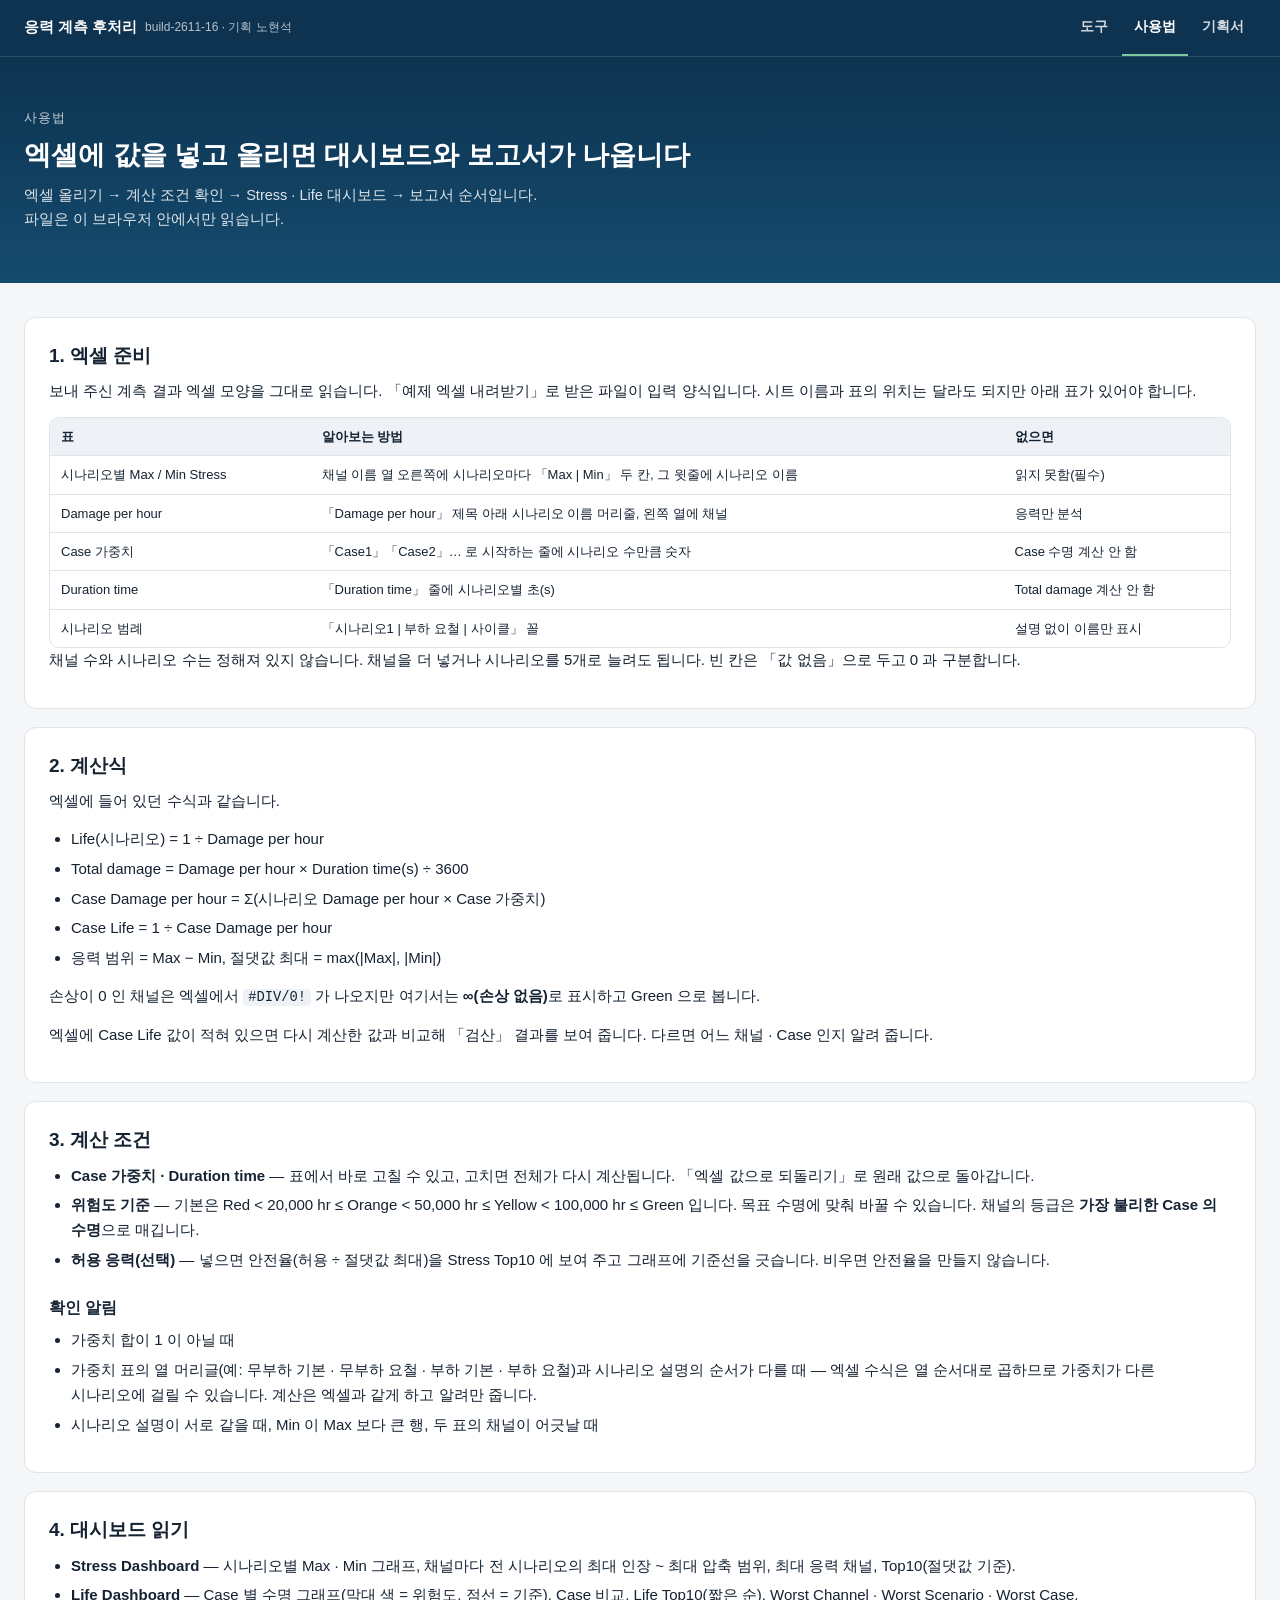
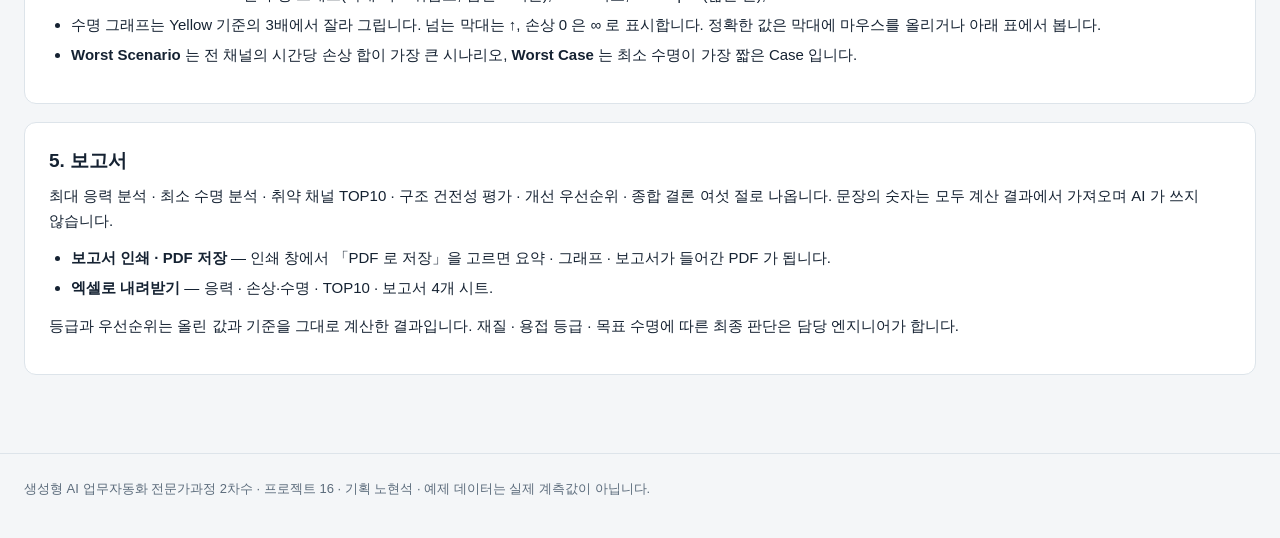
==== guide.html @ f2fee34b "v1.0: 응력 계측 결과 후처리 대시보드 첫 판 Co-Authored-By: Claude Fable 5.2 <noreply@anthropic.com>" ====
<!DOCTYPE html>
<html lang="ko">
<head>
<meta charset="UTF-8">
<meta name="viewport" content="width=device-width, initial-scale=1.0">
<title>사용법 — 응력 계측 결과 후처리 대시보드</title>
<link rel="icon" href="favicon.svg" type="image/svg+xml">
<link rel="stylesheet" href="css/style.css">
<link rel="stylesheet" href="css/app.css">
</head>
<body>
<nav class="topnav" aria-label="주요 메뉴">
  <div class="topnav-inner">
    <a class="topnav-brand" href="index.html">응력 계측 후처리 <small>build-2611-16 · 기획 노현석</small></a>
    <ul class="topnav-links">
      <li><a href="index.html">도구</a></li>
      <li><a href="guide.html" class="active" aria-current="page">사용법</a></li>
      <li><a href="plan.html">기획서</a></li>
    </ul>
  </div>
</nav>
<header class="hero"><div class="wrap">
  <div class="eyebrow">사용법</div>
  <h1>엑셀에 값을 넣고 올리면 대시보드와 보고서가 나옵니다</h1>
  <p>엑셀 올리기 → 계산 조건 확인 → Stress · Life 대시보드 → 보고서 순서입니다. 파일은 이 브라우저 안에서만 읽습니다.</p>
</div></header>
<main><div class="wrap doc">

<div class="card">
  <h2 style="margin-top:0">1. 엑셀 준비</h2>
  <p>보내 주신 계측 결과 엑셀 모양을 그대로 읽습니다. 「예제 엑셀 내려받기」로 받은 파일이 입력 양식입니다. 시트 이름과 표의 위치는 달라도 되지만 아래 표가 있어야 합니다.</p>
  <div class="tablewrap"><table>
    <thead><tr><th>표</th><th>알아보는 방법</th><th>없으면</th></tr></thead>
    <tbody>
      <tr><td>시나리오별 Max / Min Stress</td><td>채널 이름 열 오른쪽에 시나리오마다 「Max | Min」 두 칸, 그 윗줄에 시나리오 이름</td><td>읽지 못함(필수)</td></tr>
      <tr><td>Damage per hour</td><td>「Damage per hour」 제목 아래 시나리오 이름 머리줄, 왼쪽 열에 채널</td><td>응력만 분석</td></tr>
      <tr><td>Case 가중치</td><td>「Case1」「Case2」… 로 시작하는 줄에 시나리오 수만큼 숫자</td><td>Case 수명 계산 안 함</td></tr>
      <tr><td>Duration time</td><td>「Duration time」 줄에 시나리오별 초(s)</td><td>Total damage 계산 안 함</td></tr>
      <tr><td>시나리오 범례</td><td>「시나리오1 | 부하 요철 | 사이클」 꼴</td><td>설명 없이 이름만 표시</td></tr>
    </tbody></table></div>
  <p>채널 수와 시나리오 수는 정해져 있지 않습니다. 채널을 더 넣거나 시나리오를 5개로 늘려도 됩니다. 빈 칸은 「값 없음」으로 두고 0 과 구분합니다.</p>
</div>

<div class="card">
  <h2 style="margin-top:0">2. 계산식</h2>
  <p>엑셀에 들어 있던 수식과 같습니다.</p>
  <ul>
    <li>Life(시나리오) = 1 ÷ Damage per hour</li>
    <li>Total damage = Damage per hour × Duration time(s) ÷ 3600</li>
    <li>Case Damage per hour = Σ(시나리오 Damage per hour × Case 가중치)</li>
    <li>Case Life = 1 ÷ Case Damage per hour</li>
    <li>응력 범위 = Max − Min, 절댓값 최대 = max(|Max|, |Min|)</li>
  </ul>
  <p>손상이 0 인 채널은 엑셀에서 <code>#DIV/0!</code> 가 나오지만 여기서는 <b>∞(손상 없음)</b>로 표시하고 Green 으로 봅니다.</p>
  <p>엑셀에 Case Life 값이 적혀 있으면 다시 계산한 값과 비교해 「검산」 결과를 보여 줍니다. 다르면 어느 채널 · Case 인지 알려 줍니다.</p>
</div>

<div class="card">
  <h2 style="margin-top:0">3. 계산 조건</h2>
  <ul>
    <li><b>Case 가중치 · Duration time</b> — 표에서 바로 고칠 수 있고, 고치면 전체가 다시 계산됩니다. 「엑셀 값으로 되돌리기」로 원래 값으로 돌아갑니다.</li>
    <li><b>위험도 기준</b> — 기본은 Red &lt; 20,000 hr ≤ Orange &lt; 50,000 hr ≤ Yellow &lt; 100,000 hr ≤ Green 입니다. 목표 수명에 맞춰 바꿀 수 있습니다. 채널의 등급은 <b>가장 불리한 Case 의 수명</b>으로 매깁니다.</li>
    <li><b>허용 응력(선택)</b> — 넣으면 안전율(허용 ÷ 절댓값 최대)을 Stress Top10 에 보여 주고 그래프에 기준선을 긋습니다. 비우면 안전율을 만들지 않습니다.</li>
  </ul>
  <h3>확인 알림</h3>
  <ul>
    <li>가중치 합이 1 이 아닐 때</li>
    <li>가중치 표의 열 머리글(예: 무부하 기본 · 무부하 요철 · 부하 기본 · 부하 요철)과 시나리오 설명의 순서가 다를 때 — 엑셀 수식은 열 순서대로 곱하므로 가중치가 다른 시나리오에 걸릴 수 있습니다. 계산은 엑셀과 같게 하고 알려만 줍니다.</li>
    <li>시나리오 설명이 서로 같을 때, Min 이 Max 보다 큰 행, 두 표의 채널이 어긋날 때</li>
  </ul>
</div>

<div class="card">
  <h2 style="margin-top:0">4. 대시보드 읽기</h2>
  <ul>
    <li><b>Stress Dashboard</b> — 시나리오별 Max · Min 그래프, 채널마다 전 시나리오의 최대 인장 ~ 최대 압축 범위, 최대 응력 채널, Top10(절댓값 기준).</li>
    <li><b>Life Dashboard</b> — Case 별 수명 그래프(막대 색 = 위험도, 점선 = 기준), Case 비교, Life Top10(짧은 순), Worst Channel · Worst Scenario · Worst Case.</li>
    <li>수명 그래프는 Yellow 기준의 3배에서 잘라 그립니다. 넘는 막대는 ↑, 손상 0 은 ∞ 로 표시합니다. 정확한 값은 막대에 마우스를 올리거나 아래 표에서 봅니다.</li>
    <li><b>Worst Scenario</b> 는 전 채널의 시간당 손상 합이 가장 큰 시나리오, <b>Worst Case</b> 는 최소 수명이 가장 짧은 Case 입니다.</li>
  </ul>
</div>

<div class="card">
  <h2 style="margin-top:0">5. 보고서</h2>
  <p>최대 응력 분석 · 최소 수명 분석 · 취약 채널 TOP10 · 구조 건전성 평가 · 개선 우선순위 · 종합 결론 여섯 절로 나옵니다. 문장의 숫자는 모두 계산 결과에서 가져오며 AI 가 쓰지 않습니다.</p>
  <ul>
    <li><b>보고서 인쇄 · PDF 저장</b> — 인쇄 창에서 「PDF 로 저장」을 고르면 요약 · 그래프 · 보고서가 들어간 PDF 가 됩니다.</li>
    <li><b>엑셀로 내려받기</b> — 응력 · 손상·수명 · TOP10 · 보고서 4개 시트.</li>
  </ul>
  <p>등급과 우선순위는 올린 값과 기준을 그대로 계산한 결과입니다. 재질 · 용접 등급 · 목표 수명에 따른 최종 판단은 담당 엔지니어가 합니다.</p>
</div>

</div></main>
<footer><div class="wrap">생성형 AI 업무자동화 전문가과정 2차수 · 프로젝트 16 · 기획 노현석 · 예제 데이터는 실제 계측값이 아닙니다.</div></footer>
</body>
</html>
---- css/style.css ----
:root{
  --bg:#f4f6f8; --card:#fff; --ink:#152232; --sub:#5b6b7b; --line:#dde4ea;
  --brand:#154b6e; --brand-deep:#0d3350; --accent:#0b6e99;
  --ok:#0a6045; --warn:#7a4f00; --danger:#c8341f;
  --wrap:1320px; --pad:24px;
}
@media (max-width:640px){ :root{ --pad:16px; } }
*{box-sizing:border-box; margin:0; padding:0;}
html,body{background:var(--bg); color:var(--ink);
  font-family:"Pretendard","Apple SD Gothic Neo","Malgun Gothic",sans-serif;}
body{font-size:15px; line-height:1.65; word-break:keep-all; overflow-wrap:break-word;}

/* 상단 바는 고정 — 표를 아래로 훑는 동안에도 조작부가 보여야 한다.
   sticky 가 아니라 fixed 다: 조상에 overflow 가 걸리면 sticky 는 조용히 죽는다. */
.topnav{position:fixed; top:0; left:0; right:0; z-index:40;
  background:var(--brand-deep); border-bottom:1px solid rgba(255,255,255,.12);}
.topnav-inner{display:flex; align-items:center; justify-content:space-between;
  gap:20px; max-width:var(--wrap); margin:0 auto; padding:0 var(--pad); min-height:56px;}
.topnav-brand{display:flex; align-items:center; min-height:56px; color:#fff;
  font-weight:750; font-size:14.5px; text-decoration:none; white-space:nowrap;}
.topnav-brand small{font-weight:400; opacity:.7; font-size:12px; margin-left:8px;}
.topnav-links{display:flex; align-items:center; gap:2px; list-style:none; margin:0; padding:0;
  overflow-x:auto; scrollbar-width:none;}
.topnav-links::-webkit-scrollbar{display:none;}
.topnav-links a{display:flex; align-items:center; min-height:56px; padding:0 12px;
  color:rgba(255,255,255,.82); text-decoration:none; font-size:13.5px; font-weight:600;
  white-space:nowrap; border-bottom:2px solid transparent;}
.topnav-links a:hover{color:#fff;}
.topnav-links a.active{color:#fff; border-bottom-color:#7ec8a0;}
@media (max-width:860px){
  .topnav-inner{gap:10px; padding:0 14px; min-height:52px;}
  .topnav-brand{min-height:52px; font-size:13.5px;} .topnav-brand small{display:none;}
  .topnav-links a{min-height:52px; padding:0 9px; font-size:13px;}
}

.hero{background:linear-gradient(180deg,var(--brand-deep),var(--brand)); color:#fff;
  padding:52px 0 38px; margin-top:56px;}
@media (max-width:860px){ .hero{margin-top:52px; padding:38px 0 28px;} }
.hero .eyebrow{font-size:12.5px; letter-spacing:.08em; opacity:.75; margin-bottom:9px;}
.hero h1{font-size:27px; line-height:1.3; font-weight:750; margin-bottom:11px;}
.hero p{max-width:66ch; color:rgba(255,255,255,.86); font-size:14.5px;}
main{padding:34px 0 60px;}
.wrap{max-width:var(--wrap); margin:0 auto; padding:0 var(--pad);}

h2{font-size:19px; font-weight:700; margin:32px 0 8px;}
main > .wrap > :first-child{margin-top:0;}
p{margin:0 0 13px;} .sub{color:var(--sub); font-size:14px;}
code{font-family:ui-monospace,SFMono-Regular,Menlo,monospace; font-size:.92em;
  background:#eef2f6; border-radius:4px; padding:1px 5px;}

.card{background:var(--card); border:1px solid var(--line); border-radius:12px;
  padding:22px 24px; margin-bottom:18px;}
.drop{display:block; border:2px dashed #93a7bd; border-radius:12px; background:#fbfdff;
  padding:30px 20px; text-align:center; cursor:pointer; transition:border-color .15s,background .15s;}
.drop:hover,.drop.over{border-color:var(--accent); background:#f0f8fc;}
.drop b{display:block; font-size:15.5px; margin-bottom:5px;}
.drop span{color:var(--sub); font-size:13.5px;}
input[type=file]{display:none;}

.btn{display:inline-flex; align-items:center; justify-content:center; gap:6px;
  min-height:42px; padding:0 18px; border-radius:9px; border:1px solid var(--line);
  background:#fff; color:var(--ink); font-size:14px; font-weight:650; cursor:pointer;}
.btn:hover{border-color:#9fb2c4;}
.btn.primary{background:var(--brand); border-color:var(--brand); color:#fff;}
.btn.primary:hover{background:var(--brand-deep);}
.btn.green{background:var(--ok); border-color:var(--ok); color:#fff;}
.btn:disabled{opacity:.45; cursor:not-allowed;}
.btnrow{display:flex; flex-wrap:wrap; gap:8px; margin-top:14px;}

.note{border-left:4px solid var(--accent); background:#eef6fa; color:#0b3a4f;
  padding:13px 15px; border-radius:8px; font-size:14px; margin:14px 0;}
.warn{border-left:4px solid var(--danger); background:#fdeae7; color:#7a1a0c;
  padding:13px 15px; border-radius:8px; font-size:14px; margin:14px 0;}
.ok{border-left:4px solid var(--ok); background:#e9f6f0; color:#08422a;
  padding:13px 15px; border-radius:8px; font-size:14px; margin:14px 0;}

.tablewrap{overflow-x:auto; border:1px solid var(--line); border-radius:10px; background:#fff; max-height:70vh;}
table{border-collapse:collapse; width:100%; font-size:13px;}
th,td{border-bottom:1px solid var(--line); padding:8px 11px; text-align:left; white-space:nowrap;}
th{background:#eef2f6; font-weight:700; position:sticky; top:0; z-index:1;}
tr:last-child td{border-bottom:0;}
td.num{text-align:right; font-variant-numeric:tabular-nums;}
td.mono{font-family:ui-monospace,SFMono-Regular,Menlo,monospace;}
tr.flag td{background:#fdf3f1;}
/* 계산으로 채운 값은 문서에 적혀 있던 값과 **신뢰도가 다르다.**
   같은 모양으로 두면 사람이 구분하지 못한 채 그대로 믿게 된다. */
td .calc{display:inline-block; margin-left:5px; font-size:10.5px; font-weight:700;
  color:#0b3a4f; background:#dceaf3; border-radius:4px; padding:1px 5px; vertical-align:middle;}
.rev{color:var(--danger); font-weight:650; white-space:normal; min-width:240px;}

.filelist{margin:13px 0 0; padding:0; list-style:none; font-size:13.5px;}
.filelist li{padding:6px 0; border-bottom:1px solid var(--line); color:var(--sub);
  display:flex; justify-content:space-between; gap:10px;}
.filelist li:last-child{border-bottom:0;}
.stats{display:flex; flex-wrap:wrap; gap:10px; margin:14px 0 0;}
.stat{background:#eef2f6; border-radius:9px; padding:9px 14px; font-size:13.5px;}
.stat b{font-size:17px; display:block; font-variant-numeric:tabular-nums;}
footer{border-top:1px solid var(--line); padding:24px 0 40px; color:var(--sub); font-size:13px;}
---- css/app.css ----
/* 이 앱 전용 — 공통 style.css 뒤에 읽는다 */
[hidden]{display:none !important;}
h3{font-size:15.5px; font-weight:700; margin:22px 0 8px;}
h3 small,h2 small{font-weight:400; font-size:12.5px; margin-left:6px; color:var(--sub);}
a{color:var(--accent);}
.btn.sm{min-height:34px; padding:0 12px; font-size:13px;}
.bad{color:var(--danger); font-weight:650;} .muted{color:var(--sub);}
.note ul,.warn ul,.ok ul{margin:6px 0 0 18px;}
.form{display:grid; grid-template-columns:repeat(auto-fill,minmax(min(210px,100%),1fr)); gap:10px 14px; align-items:end; margin:10px 0;}
.form label{display:flex; flex-direction:column; gap:4px; font-size:13px; color:var(--sub); min-width:0;}
input[type=text],input[type=number]{font:inherit; font-size:14px; padding:6px 8px; border:1px solid var(--line); border-radius:7px; background:#fff; color:var(--ink); min-width:0; width:100%;}
.tablewrap.free{max-height:none;}
#cond input{width:96px;} #cond td{padding:5px 8px;}
.stats{display:grid; grid-template-columns:repeat(auto-fit,minmax(190px,1fr)); gap:10px; margin:0;}
.stat{background:#eef2f6; border-radius:10px; padding:12px 15px; font-size:12.5px; color:var(--sub); border-left:5px solid #9fb2c4;}
.stat b{font-size:19px; display:block; color:var(--ink); line-height:1.35; font-variant-numeric:tabular-nums;}
.stat.g-red{border-left-color:#c8341f; background:#fdf0ed;} .stat.g-orange{border-left-color:#d9822b; background:#fdf4e8;} .stat.g-yellow{border-left-color:#c9a400; background:#fdf9e3;} .stat.g-green{border-left-color:#0a6045; background:#ecf6f1;}
.charts{display:grid; grid-template-columns:repeat(auto-fit,minmax(min(520px,100%),1fr)); gap:6px 20px;}
.charts > div{min-width:0;}
.charts svg{width:100%; height:auto; display:block; background:#fff; border:1px solid var(--line); border-radius:10px;}
.cols2{display:grid; grid-template-columns:repeat(auto-fit,minmax(min(440px,100%),1fr)); gap:6px 20px;}
.cols2 > div{min-width:0;}
svg .grid{stroke:#e6ebf0;} svg .ax{font-size:11px; fill:#5b6b7b;} svg .zero{stroke:#7a8896;} svg .lim{stroke-dasharray:5 4; stroke-width:1.3;} svg .lbl{font-size:10.5px; fill:#152232;}
.legend{display:flex; flex-wrap:wrap; gap:6px 14px; align-items:center; font-size:12.5px; color:var(--sub); margin:6px 0;}
.legend .sw{display:inline-block; width:12px; height:12px; border-radius:3px; margin-right:5px; vertical-align:-1px;}
.tag{display:inline-block; font-size:12px; font-weight:700; border-radius:5px; padding:1px 8px; color:#fff; white-space:nowrap;}
.kv{display:grid; grid-template-columns:max-content minmax(0,1fr); gap:6px 14px; font-size:14px; margin:6px 0;}
.kv dt{color:var(--sub);} .kv dd{margin:0;}
td.up{color:var(--danger);} td.down{color:#154b6e;}
#all th{white-space:nowrap;} tr.g-red td:first-child{box-shadow:inset 4px 0 0 #c8341f;} tr.g-orange td:first-child{box-shadow:inset 4px 0 0 #d9822b;} tr.g-yellow td:first-child{box-shadow:inset 4px 0 0 #c9a400;} tr.g-green td:first-child{box-shadow:inset 4px 0 0 #0a6045;}
#report h3{border-bottom:2px solid var(--brand); padding-bottom:4px; margin-top:26px;}
#report ul{margin:0 0 10px 20px;} #report li{margin-bottom:5px; font-size:14.5px;}
#report .meta{color:var(--sub); font-size:13px; margin:8px 0 0;}
.doc h2{margin-top:30px;} .doc ol,.doc ul{margin:0 0 13px 22px;} .doc li{margin-bottom:5px;}
@media print{
  .topnav,.hero,footer,.noprint,#s-file,#s-cond,#s-table{display:none !important;}
  body,html{background:#fff;} main{padding:0;} .card{border:0; padding:0 0 10px; margin:0; break-inside:auto;}
  .charts,.cols2{grid-template-columns:1fr 1fr;} h2{break-after:avoid;} svg,table{break-inside:avoid;}
  .tablewrap{overflow:visible; max-height:none; border:0;} th{position:static;}
}

section{scroll-margin-top:70px;}
.charts.inner{display:contents;}
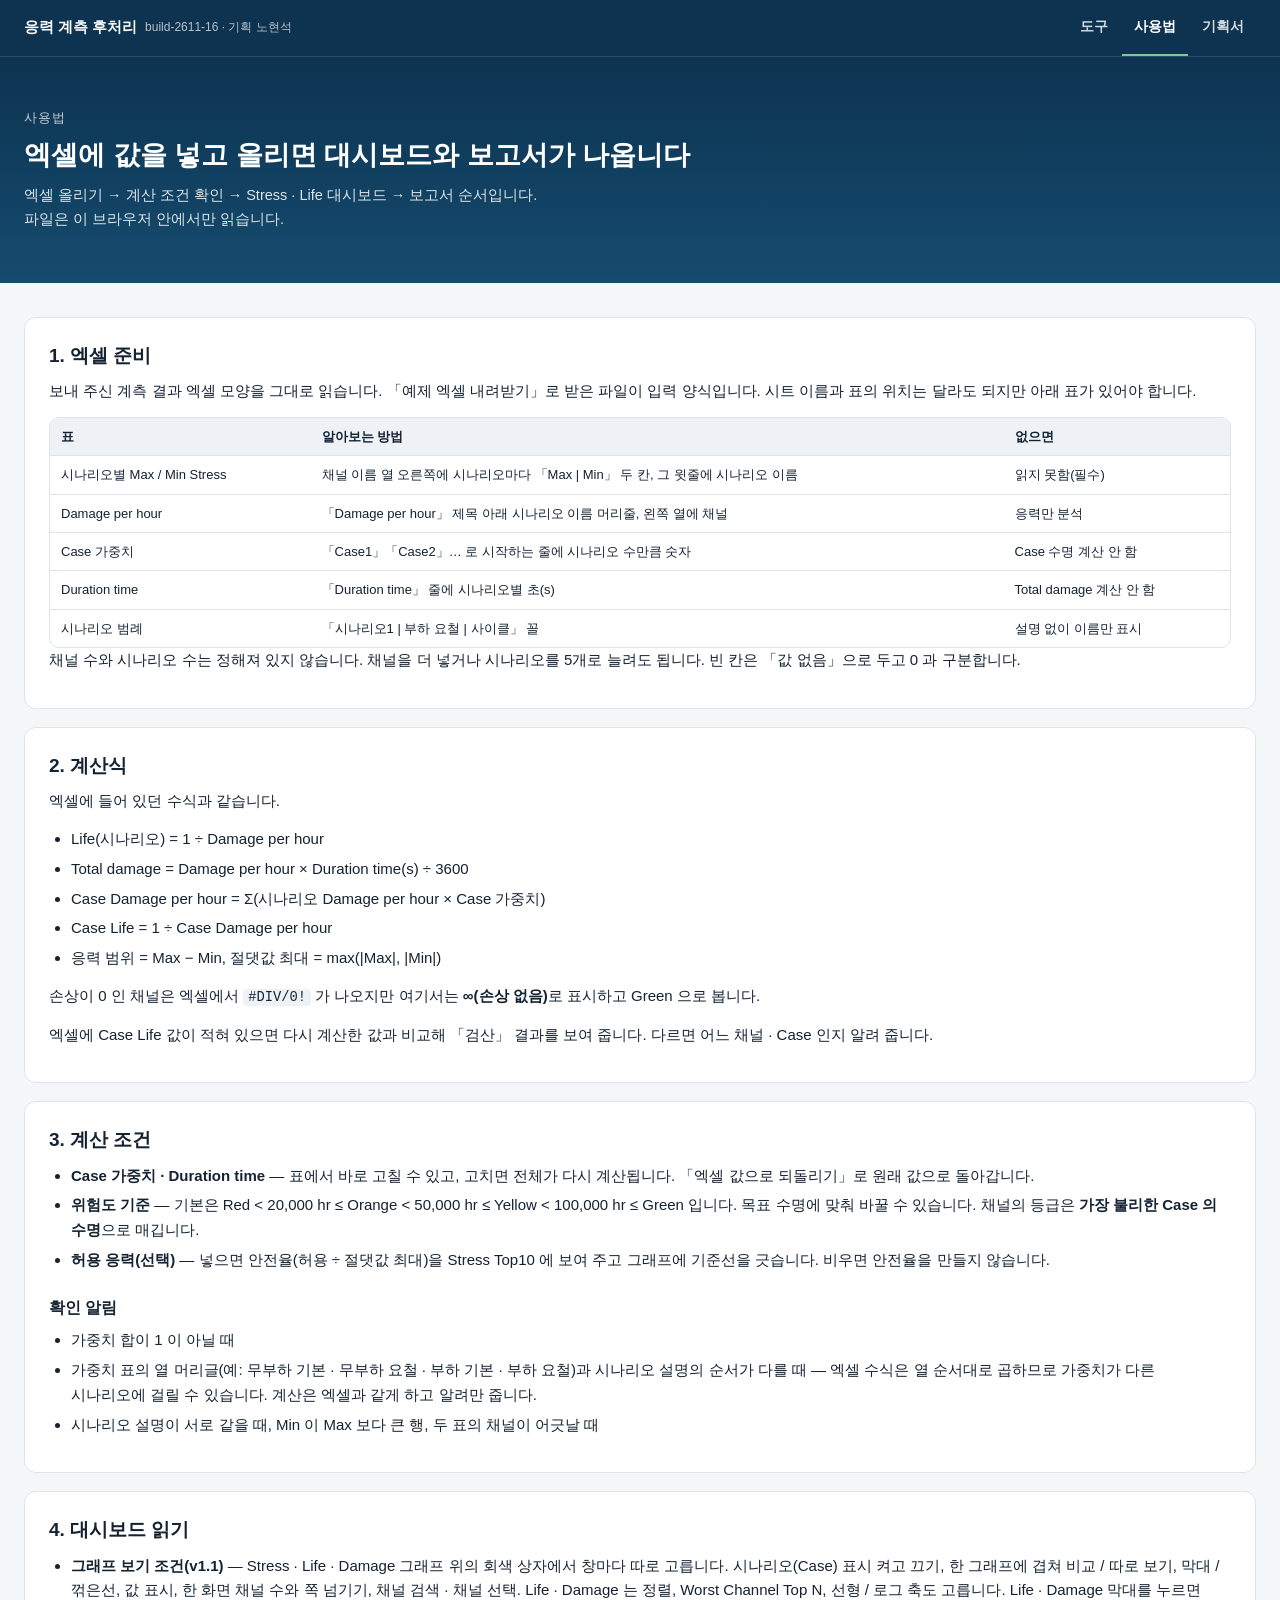
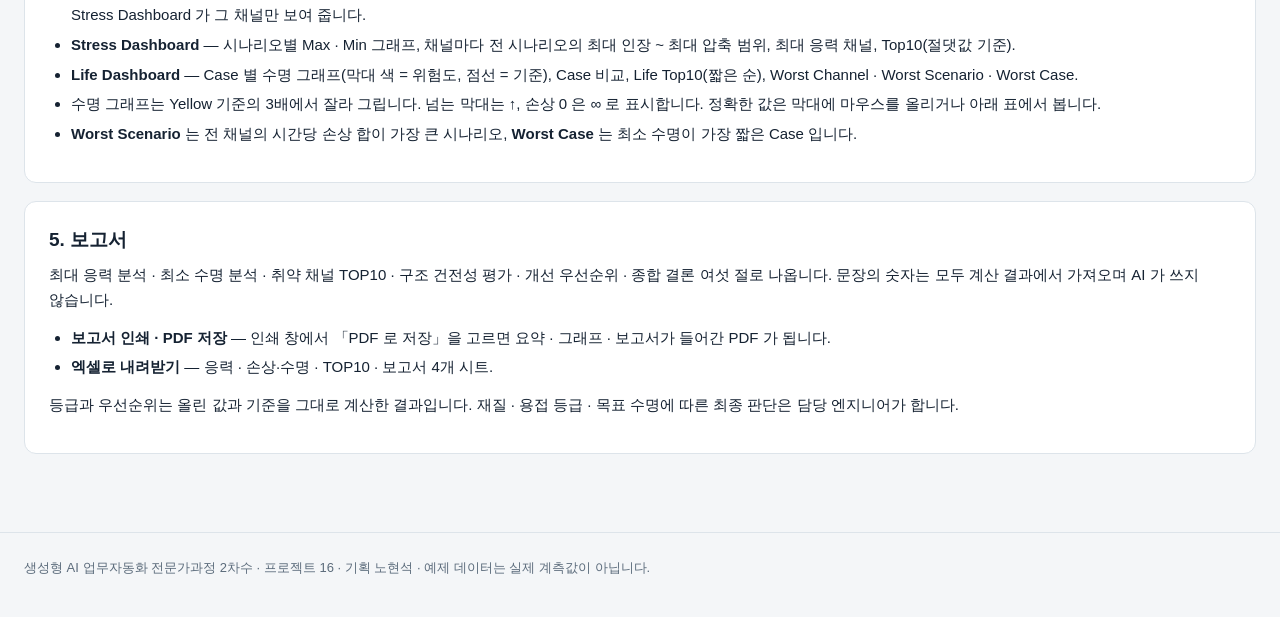
==== commit a9369dc7: "v1.1: 그래프 창 · Damage Dashboard · 표 나눔 Co-Authored-By: Claude Fable 5.2 <noreply@anthropic.com>" ====
--- a/guide.html
+++ b/guide.html
@@ -73,6 +73,7 @@
 <div class="card">
   <h2 style="margin-top:0">4. 대시보드 읽기</h2>
   <ul>
+    <li><b>그래프 보기 조건(v1.1)</b> — Stress · Life · Damage 그래프 위의 회색 상자에서 창마다 따로 고릅니다. 시나리오(Case) 표시 켜고 끄기, 한 그래프에 겹쳐 비교 / 따로 보기, 막대 / 꺾은선, 값 표시, 한 화면 채널 수와 쪽 넘기기, 채널 검색 · 채널 선택. Life · Damage 는 정렬, Worst Channel Top N, 선형 / 로그 축도 고릅니다. Life · Damage 막대를 누르면 Stress Dashboard 가 그 채널만 보여 줍니다.</li>
     <li><b>Stress Dashboard</b> — 시나리오별 Max · Min 그래프, 채널마다 전 시나리오의 최대 인장 ~ 최대 압축 범위, 최대 응력 채널, Top10(절댓값 기준).</li>
     <li><b>Life Dashboard</b> — Case 별 수명 그래프(막대 색 = 위험도, 점선 = 기준), Case 비교, Life Top10(짧은 순), Worst Channel · Worst Scenario · Worst Case.</li>
     <li>수명 그래프는 Yellow 기준의 3배에서 잘라 그립니다. 넘는 막대는 ↑, 손상 0 은 ∞ 로 표시합니다. 정확한 값은 막대에 마우스를 올리거나 아래 표에서 봅니다.</li>
--- a/css/app.css
+++ b/css/app.css
@@ -41,3 +41,22 @@
 
 section{scroll-margin-top:70px;}
 .charts.inner{display:contents;}
+
+/* v1.1 — 그래프 창: 한 줄에 하나씩 크게, 창마다 보기 조건 */
+.wins{display:block;} .win{margin:0 0 6px; min-width:0;}
+svg.big{width:100%; height:auto; display:block; background:#fff; border:1px solid var(--line); border-radius:10px;}
+svg .pick{cursor:pointer;} svg .pick:hover{stroke:#152232; stroke-width:1.5;}
+.panelctl{background:#f3f6f9; border:1px solid var(--line); border-radius:10px; padding:12px 14px; margin:6px 0 10px;}
+.ctl{display:grid; grid-template-columns:repeat(auto-fill,minmax(min(170px,100%),1fr)); gap:8px 12px; align-items:end;}
+.ctl label{display:flex; flex-direction:column; gap:3px; font-size:12.5px; color:var(--sub); min-width:0;}
+.ctl select{font:inherit; font-size:14px; padding:6px 8px; border:1px solid var(--line); border-radius:7px; background:#fff; color:var(--ink); min-width:0; width:100%;}
+.togs{display:flex; flex-wrap:wrap; gap:6px 16px; align-items:center; font-size:13.5px; margin-top:10px;} .togs b{font-size:12.5px; color:var(--sub); font-weight:600;}
+label.chk{display:inline-flex; gap:6px; align-items:center; font-size:13.5px; color:var(--ink); cursor:pointer;} label.chk input{width:auto; margin:0;}
+.chpick{margin-top:10px; font-size:13.5px;} .chpick summary{cursor:pointer; font-weight:650;} .chpick summary small{font-weight:400; color:var(--sub); margin-left:6px;}
+.chlist{display:grid; grid-template-columns:repeat(auto-fill,minmax(96px,1fr)); gap:4px 10px; margin-top:8px; max-height:200px; overflow:auto;}
+.chpick .btnrow{margin:8px 0 0;}
+.pager{display:flex; flex-wrap:wrap; gap:10px; align-items:center; font-size:13px; color:var(--sub); margin:8px 0;}
+.linked{margin:0 0 10px;} .nochart{padding:18px 0;}
+th.grp{text-align:center; border-bottom:1px solid var(--line);} th.grp small{display:block; font-weight:400; font-size:11.5px; color:var(--sub);}
+#all-stress th,#all-dmg th,#all-life th{white-space:nowrap;}
+@media print{ .wins .pager{display:none !important;} }
